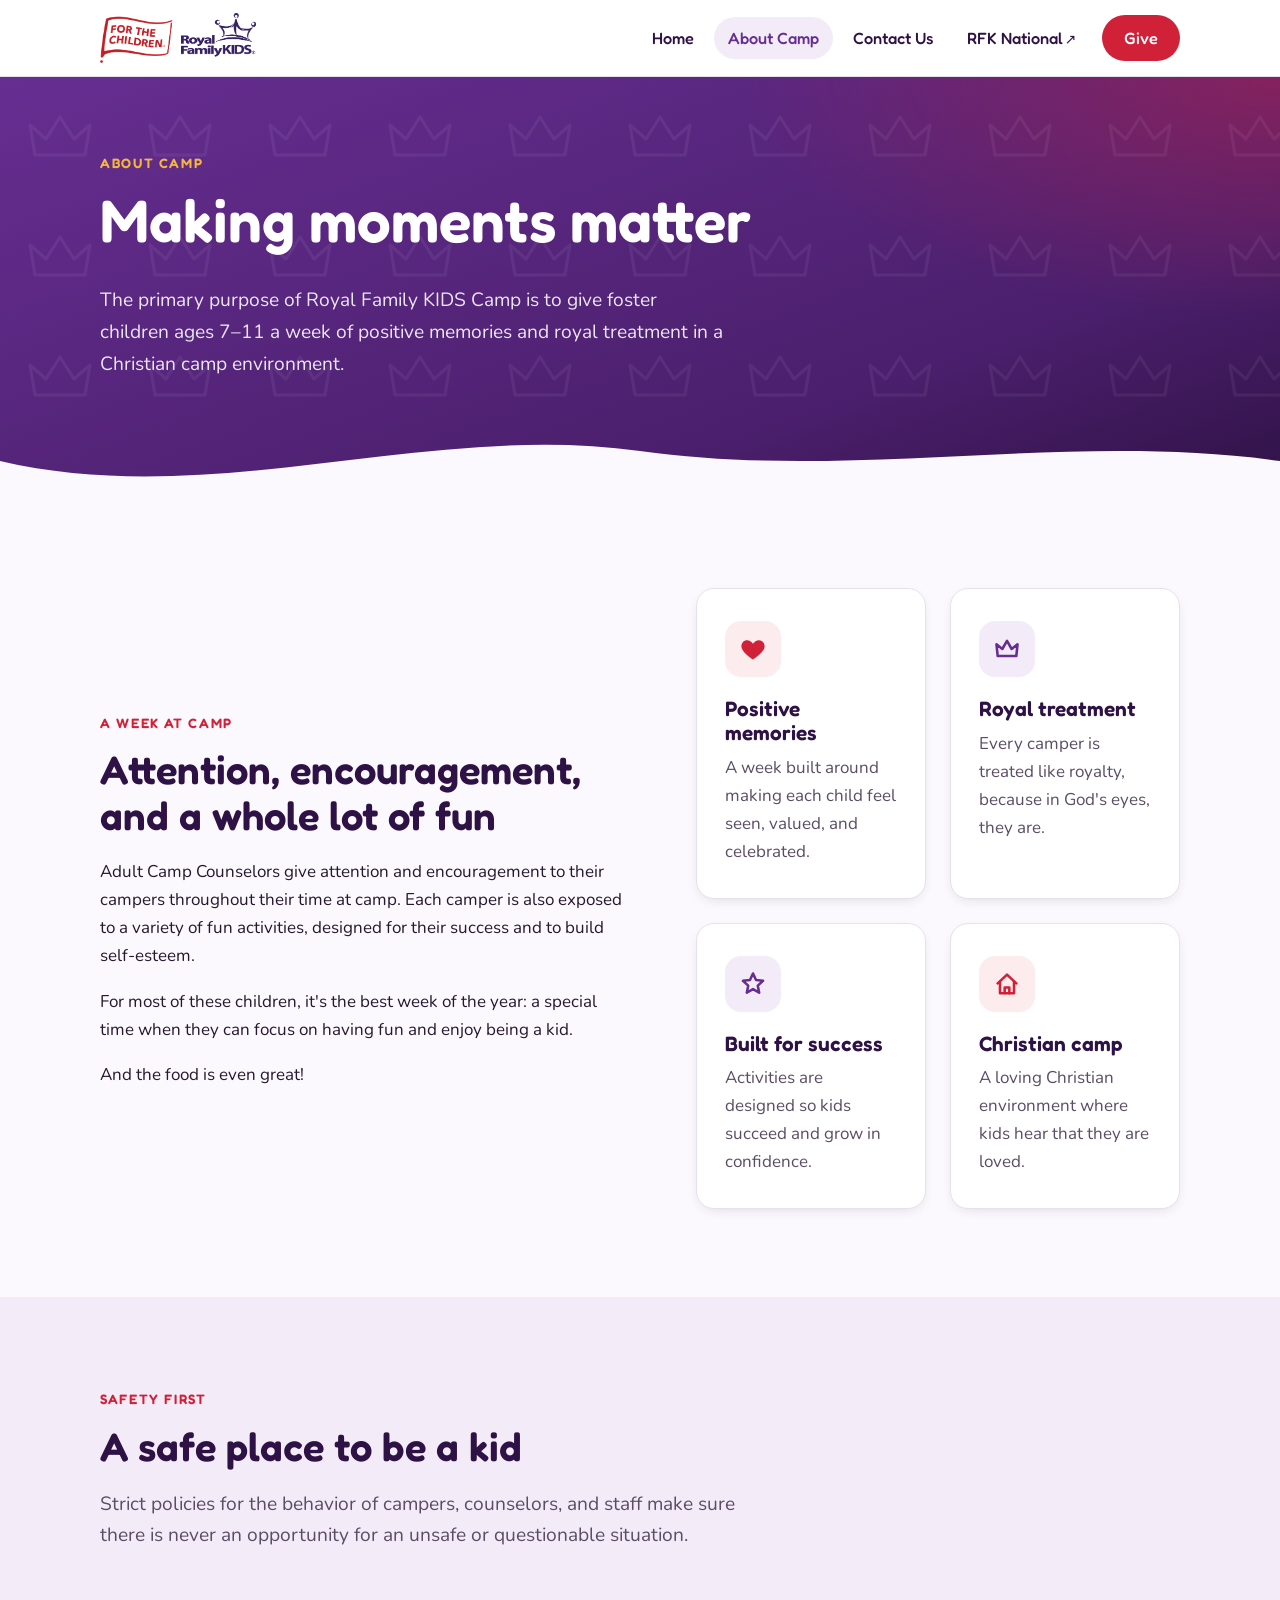
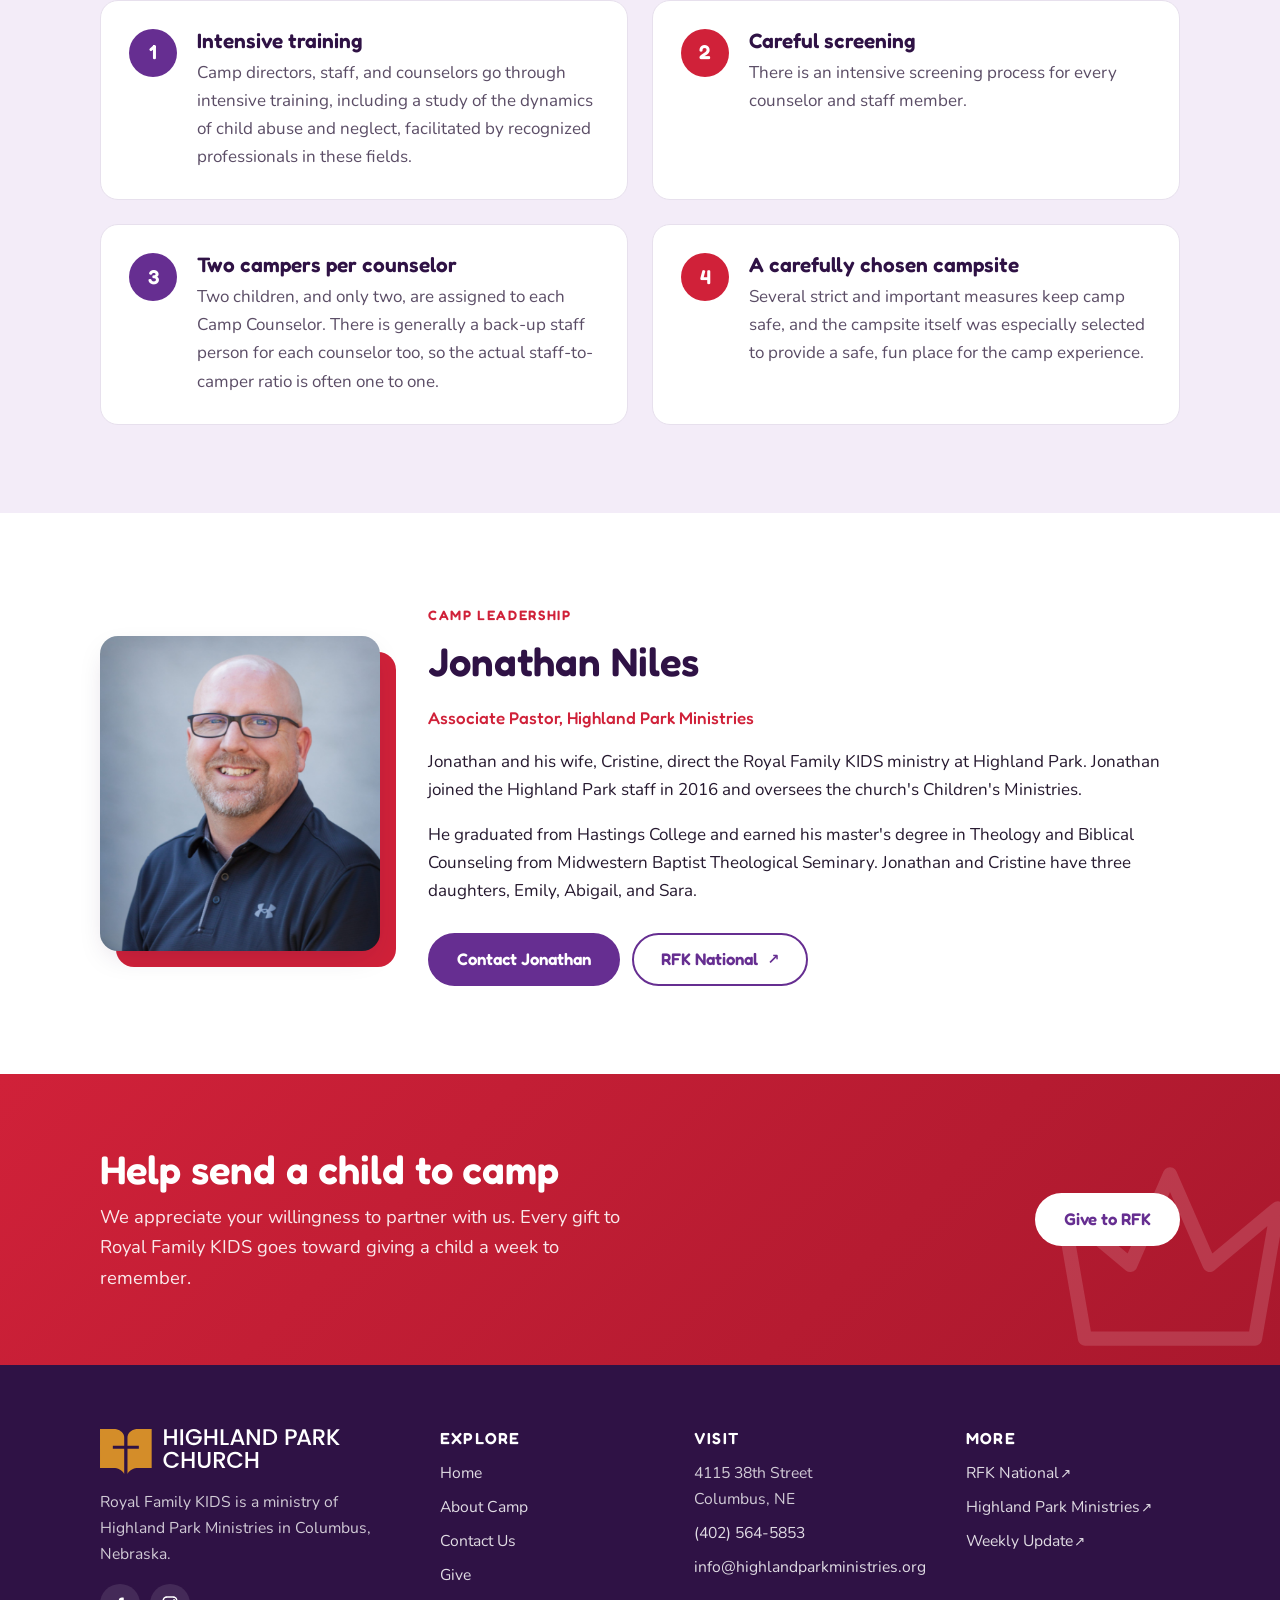
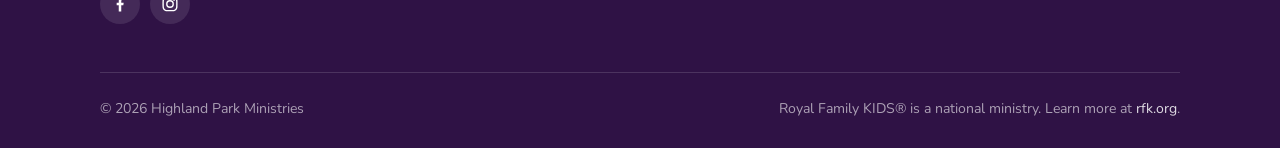
==== about.html @ 73dc24c9 "Initial commit" ====
<!DOCTYPE html>
<html lang="en">
<head>
  <meta charset="UTF-8">
  <meta name="viewport" content="width=device-width, initial-scale=1.0">
  <title>About Camp | Royal Family KIDS</title>
  <meta name="description" content="How Royal Family KIDS Camp at Highland Park Ministries gives foster children ages 7–11 a safe, joyful week of camp, plus our training, screening, and safety practices.">
  <meta name="theme-color" content="#662e91">
  <link rel="icon" href="images/favicon.svg" type="image/svg+xml">
  <link rel="preconnect" href="https://fonts.googleapis.com">
  <link rel="preconnect" href="https://fonts.gstatic.com" crossorigin>
  <link href="https://fonts.googleapis.com/css2?family=Fredoka:wght@500;600&family=Nunito:wght@400;700&display=swap" rel="stylesheet">
  <link rel="stylesheet" href="style.css">
</head>
<body>
  <a class="skip-link" href="#main">Skip to content</a>

  <header class="site-header">
    <div class="container header-inner">
      <a class="brand" href="index.html" aria-label="Royal Family KIDS home">
        <img src="images/rfk-logo.png" alt="For the Children — Royal Family KIDS" width="495" height="159">
      </a>
      <button class="nav-toggle" type="button" aria-expanded="false" aria-controls="site-nav" aria-label="Menu">
        <svg viewBox="0 0 24 24" fill="none" stroke="currentColor" stroke-width="2.5" stroke-linecap="round"><path d="M4 7h16M4 12h16M4 17h16"/></svg>
      </button>
      <nav class="site-nav" id="site-nav" aria-label="Main">
        <ul>
          <li><a href="index.html">Home</a></li>
          <li><a href="about.html" aria-current="page">About Camp</a></li>
          <li><a href="contact.html">Contact Us</a></li>
          <li><a class="ext" href="https://rfk.org/" target="_blank" rel="noopener">RFK National</a></li>
          <li class="nav-give"><a href="give.html">Give</a></li>
        </ul>
      </nav>
    </div>
  </header>

    <main id="main">
    <section class="page-hero">
      <div class="container">
        <span class="eyebrow">About camp</span>
        <h1>Making moments matter</h1>
        <p class="lead">The primary purpose of Royal Family KIDS Camp is to give foster children ages 7–11 a week of positive memories and royal treatment in a Christian camp environment.</p>
      </div>
      <div class="wave" aria-hidden="true">
        <svg viewBox="0 0 1440 80" preserveAspectRatio="none"><path d="M0 40 C 240 90 480 0 720 30 C 960 60 1200 10 1440 40 L1440 80 L0 80 Z" fill="#fbf9fd"/></svg>
      </div>
    </section>

    <!-- A week at camp -->
    <section class="section">
      <div class="container split">
        <div>
          <span class="eyebrow">A week at camp</span>
          <h2>Attention, encouragement, and a whole lot of fun</h2>
          <p>Adult Camp Counselors give attention and encouragement to their campers throughout their time at camp. Each camper is also exposed to a variety of fun activities, designed for their success and to build self-esteem.</p>
          <p>For most of these children, it's the best week of the year: a special time when they can focus on having fun and enjoy being a kid.</p>
          <p>And the food is even great!</p>
        </div>
        <div class="card-grid two">
          <div class="card">
            <div class="icon-badge red" aria-hidden="true">
              <svg viewBox="0 0 24 24" fill="currentColor"><path d="M12 21s-7.5-4.6-9.5-9.3C1.1 8.3 3.2 4.5 7 4.5c2.1 0 3.6 1.2 5 3 1.4-1.8 2.9-3 5-3 3.8 0 5.9 3.8 4.5 7.2C19.5 16.4 12 21 12 21z"/></svg>
            </div>
            <h3>Positive memories</h3>
            <p>A week built around making each child feel seen, valued, and celebrated.</p>
          </div>
          <div class="card">
            <div class="icon-badge" aria-hidden="true">
              <svg viewBox="0 0 24 24" fill="none" stroke="currentColor" stroke-width="2.2" stroke-linecap="round" stroke-linejoin="round"><path d="M4 18 L3 8 L8 12 L12 5 L16 12 L21 8 L20 18 Z"/></svg>
            </div>
            <h3>Royal treatment</h3>
            <p>Every camper is treated like royalty, because in God's eyes, they are.</p>
          </div>
          <div class="card">
            <div class="icon-badge" aria-hidden="true">
              <svg viewBox="0 0 24 24" fill="none" stroke="currentColor" stroke-width="2.2" stroke-linecap="round" stroke-linejoin="round"><path d="M12 3l2.6 5.6 6 .7-4.5 4.1 1.2 6L12 16.4 6.7 19.4l1.2-6L3.4 9.3l6-.7z"/></svg>
            </div>
            <h3>Built for success</h3>
            <p>Activities are designed so kids succeed and grow in confidence.</p>
          </div>
          <div class="card">
            <div class="icon-badge red" aria-hidden="true">
              <svg viewBox="0 0 24 24" fill="none" stroke="currentColor" stroke-width="2.2" stroke-linecap="round" stroke-linejoin="round"><path d="M4 11.5 12 4l8 7.5"/><path d="M6 10v10h12V10"/><path d="M10 20v-5h4v5"/></svg>
            </div>
            <h3>Christian camp</h3>
            <p>A loving Christian environment where kids hear that they are loved.</p>
          </div>
        </div>
      </div>
    </section>

    <!-- Safety -->
    <section class="section section-tint" id="safety">
      <div class="container">
        <div class="section-head">
          <span class="eyebrow">Safety first</span>
          <h2>A safe place to be a kid</h2>
          <p class="lead">Strict policies for the behavior of campers, counselors, and staff make sure there is never an opportunity for an unsafe or questionable situation.</p>
        </div>
        <div class="safety-grid">
          <div class="safety-item">
            <span class="num" aria-hidden="true">1</span>
            <div>
              <h3>Intensive training</h3>
              <p>Camp directors, staff, and counselors go through intensive training, including a study of the dynamics of child abuse and neglect, facilitated by recognized professionals in these fields.</p>
            </div>
          </div>
          <div class="safety-item">
            <span class="num" aria-hidden="true">2</span>
            <div>
              <h3>Careful screening</h3>
              <p>There is an intensive screening process for every counselor and staff member.</p>
            </div>
          </div>
          <div class="safety-item">
            <span class="num" aria-hidden="true">3</span>
            <div>
              <h3>Two campers per counselor</h3>
              <p>Two children, and only two, are assigned to each Camp Counselor. There is generally a back-up staff person for each counselor too, so the actual staff-to-camper ratio is often one to one.</p>
            </div>
          </div>
          <div class="safety-item">
            <span class="num" aria-hidden="true">4</span>
            <div>
              <h3>A carefully chosen campsite</h3>
              <p>Several strict and important measures keep camp safe, and the campsite itself was especially selected to provide a safe, fun place for the camp experience.</p>
            </div>
          </div>
        </div>
      </div>
    </section>

    <!-- Leadership -->
    <section class="section section-white">
      <div class="container person">
        <div class="person-photo">
          <img src="images/jonathan-niles.png" alt="Pastor Jonathan Niles" width="396" height="446">
        </div>
        <div>
          <span class="eyebrow">Camp leadership</span>
          <h2>Jonathan Niles</h2>
          <p class="role">Associate Pastor, Highland Park Ministries</p>
          <p>Jonathan and his wife, Cristine, direct the Royal Family KIDS ministry at Highland Park. Jonathan joined the Highland Park staff in 2016 and oversees the church's Children's Ministries.</p>
          <p>He graduated from Hastings College and earned his master's degree in Theology and Biblical Counseling from Midwestern Baptist Theological Seminary. Jonathan and Cristine have three daughters, Emily, Abigail, and Sara.</p>
          <div class="btn-row spaced">
            <a class="btn btn-purple" href="contact.html">Contact Jonathan</a>
            <a class="btn btn-outline ext" href="https://rfk.org/" target="_blank" rel="noopener">RFK National</a>
          </div>
        </div>
      </div>
    </section>

    <!-- CTA -->
    <section class="cta-band">
      <div class="container cta-inner">
        <div>
          <h2>Help send a child to camp</h2>
          <p>We appreciate your willingness to partner with us. Every gift to Royal Family KIDS goes toward giving a child a week to remember.</p>
        </div>
        <a class="btn btn-white" href="give.html">Give to RFK</a>
      </div>
    </section>
  </main>


  <footer class="site-footer">
    <div class="container">
      <div class="footer-grid">
        <div class="footer-brand">
          <img src="images/hpc-logo-white.svg" alt="Highland Park Ministries" width="240" height="45">
          <p>Royal Family KIDS is a ministry of Highland Park Ministries in Columbus, Nebraska.</p>
          <div class="socials">
            <a href="https://www.facebook.com/hpchurchne" target="_blank" rel="noopener" aria-label="Highland Park on Facebook">
              <svg viewBox="0 0 24 24"><path d="M13.5 21v-7.5h2.5l.4-3h-2.9V8.6c0-.9.3-1.5 1.5-1.5h1.5V4.4c-.3 0-1.2-.1-2.2-.1-2.2 0-3.8 1.4-3.8 3.9v2.3H8v3h2.5V21h3z"/></svg>
            </a>
            <a href="https://www.instagram.com/hpchurchne/" target="_blank" rel="noopener" aria-label="Highland Park on Instagram">
              <svg viewBox="0 0 24 24"><path d="M12 7.3a4.7 4.7 0 1 0 0 9.4 4.7 4.7 0 0 0 0-9.4zm0 7.7a3 3 0 1 1 0-6 3 3 0 0 1 0 6zm6-7.9a1.1 1.1 0 1 1-2.2 0 1.1 1.1 0 0 1 2.2 0zM21 8.1c-.1-1.5-.4-2.8-1.5-3.9S17.1 2.8 15.6 2.7C14.1 2.6 9.9 2.6 8.4 2.7 6.9 2.8 5.6 3.1 4.5 4.2S3.1 6.6 3 8.1c-.1 1.5-.1 5.7 0 7.2.1 1.5.4 2.8 1.5 3.9s2.4 1.4 3.9 1.5c1.5.1 5.7.1 7.2 0 1.5-.1 2.8-.4 3.9-1.5s1.4-2.4 1.5-3.9c.1-1.5.1-5.7 0-7.2zm-2 9.1c-.3.8-.9 1.4-1.7 1.7-1.2.5-4 .4-5.3.4s-4.1.1-5.3-.4c-.8-.3-1.4-.9-1.7-1.7-.5-1.2-.4-4-.4-5.3s-.1-4.1.4-5.3c.3-.8.9-1.4 1.7-1.7 1.2-.5 4-.4 5.3-.4s4.1-.1 5.3.4c.8.3 1.4.9 1.7 1.7.5 1.2.4 4 .4 5.3s.1 4.1-.4 5.3z"/></svg>
            </a>
          </div>
        </div>
        <div>
          <h4>Explore</h4>
          <ul>
            <li><a href="index.html">Home</a></li>
            <li><a href="about.html">About Camp</a></li>
            <li><a href="contact.html">Contact Us</a></li>
            <li><a href="give.html">Give</a></li>
          </ul>
        </div>
        <div>
          <h4>Visit</h4>
          <ul>
            <li>4115 38th Street<br>Columbus, NE</li>
            <li><a href="tel:+14025645853">(402) 564-5853</a></li>
            <li><a href="mailto:info@highlandparkministries.org">info@highlandparkministries.org</a></li>
          </ul>
        </div>
        <div>
          <h4>More</h4>
          <ul>
            <li><a class="ext" href="https://rfk.org/" target="_blank" rel="noopener">RFK National</a></li>
            <li><a class="ext" href="https://highlandparkministries.org/" target="_blank" rel="noopener">Highland Park Ministries</a></li>
            <li><a class="ext" href="https://hpchurchne.churchcenter.com/pages/weekly-update" target="_blank" rel="noopener">Weekly Update</a></li>
          </ul>
        </div>
      </div>
      <div class="footer-bottom">
        <span>&copy; <span id="year">2026</span> Highland Park Ministries</span>
        <span>Royal Family KIDS&reg; is a national ministry. Learn more at <a href="https://rfk.org/" target="_blank" rel="noopener">rfk.org</a>.</span>
      </div>
    </div>
  </footer>

  <script src="script.js"></script>
</body>
</html>
---- style.css ----
/* ==========================================================================
   Royal Family KIDS — Highland Park Ministries
   Shared stylesheet for every page
   ========================================================================== */

:root {
  /* Brand */
  --purple: #662e91;
  --purple-dark: #4b1f6d;
  --purple-deep: #2f1245;
  --purple-tint: #f3ecf8;
  --purple-soft: #e4d5ef;
  --red: #d02139;
  --red-dark: #a9182d;
  --red-tint: #fdecee;
  --gold: #f4b63f;

  /* Neutrals */
  --ink: #26192f;
  --ink-soft: #5b4d66;
  --line: #e7e0ed;
  --paper: #ffffff;
  --page: #fbf9fd;

  /* Type */
  --font-display: "Fredoka", "Trebuchet MS", system-ui, sans-serif;
  --font-body: "Nunito", system-ui, -apple-system, "Segoe UI", sans-serif;

  /* Shape */
  --radius: 18px;
  --radius-sm: 10px;
  --shadow: 0 10px 30px -12px rgba(47, 18, 69, 0.25);
  --shadow-sm: 0 4px 14px -6px rgba(47, 18, 69, 0.2);
  --container: 1120px;
}

/* ---------- Reset / base ---------- */
*, *::before, *::after { box-sizing: border-box; }

html { scroll-behavior: smooth; }

body {
  margin: 0;
  font-family: var(--font-body);
  font-size: 1.0625rem;
  line-height: 1.65;
  color: var(--ink);
  background: var(--page);
  -webkit-font-smoothing: antialiased;
}

img, svg { display: block; max-width: 100%; }

h1, h2, h3, h4 {
  font-family: var(--font-display);
  font-weight: 600;
  line-height: 1.15;
  margin: 0 0 0.5em;
  color: var(--purple-deep);
  text-wrap: balance;
}
h1 { font-size: clamp(2.25rem, 5vw + 0.5rem, 3.75rem); }
h2 { font-size: clamp(1.75rem, 2.5vw + 0.75rem, 2.5rem); }
h3 { font-size: 1.3rem; }

p { margin: 0 0 1em; }
p:last-child { margin-bottom: 0; }

a { color: var(--purple); text-underline-offset: 3px; }
a:hover { color: var(--red); }

:focus-visible {
  outline: 3px solid var(--gold);
  outline-offset: 3px;
  border-radius: 4px;
}

.container {
  width: 100%;
  max-width: var(--container);
  margin: 0 auto;
  padding: 0 20px;
}

.skip-link {
  position: absolute;
  left: -9999px;
  top: 0;
  background: var(--purple);
  color: #fff;
  padding: 10px 16px;
  z-index: 100;
}
.skip-link:focus { left: 12px; top: 12px; }

.eyebrow {
  display: inline-block;
  font-family: var(--font-display);
  font-weight: 600;
  font-size: 0.85rem;
  letter-spacing: 0.12em;
  text-transform: uppercase;
  color: var(--red);
  margin-bottom: 0.75rem;
}

.lead {
  font-size: 1.2rem;
  color: var(--ink-soft);
}

/* ---------- Buttons ---------- */
.btn {
  display: inline-flex;
  align-items: center;
  justify-content: center;
  gap: 0.5em;
  font-family: var(--font-display);
  font-weight: 600;
  font-size: 1.05rem;
  line-height: 1;
  padding: 0.95em 1.6em;
  border-radius: 999px;
  border: 2px solid transparent;
  text-decoration: none;
  cursor: pointer;
  transition: transform 0.15s ease, background-color 0.15s ease, color 0.15s ease, border-color 0.15s ease;
}
.btn:hover { transform: translateY(-2px); }
.btn:active { transform: translateY(0); }

.btn-red { background: var(--red); color: #fff; }
.btn-red:hover { background: var(--red-dark); color: #fff; }

.btn-purple { background: var(--purple); color: #fff; }
.btn-purple:hover { background: var(--purple-dark); color: #fff; }

.btn-white { background: #fff; color: var(--purple); }
.btn-white:hover { background: var(--purple-tint); color: var(--purple-dark); }

.btn-outline-white { border-color: rgba(255, 255, 255, 0.7); color: #fff; }
.btn-outline-white:hover { background: rgba(255, 255, 255, 0.12); border-color: #fff; color: #fff; }

.btn-outline { border-color: var(--purple); color: var(--purple); }
.btn-outline:hover { background: var(--purple); color: #fff; }

.btn-row { display: flex; flex-wrap: wrap; gap: 12px; }

.ext::after {
  content: "\2197"; /* ↗ */
  font-size: 0.85em;
  margin-left: 0.1em;
}

/* ---------- Header / nav ---------- */
.site-header {
  position: sticky;
  top: 0;
  z-index: 50;
  background: rgba(255, 255, 255, 0.96);
  backdrop-filter: saturate(1.4) blur(8px);
  border-bottom: 1px solid var(--line);
}

.header-inner {
  display: flex;
  align-items: center;
  justify-content: space-between;
  gap: 20px;
  min-height: 76px;
}

.brand img {
  height: 50px;
  width: auto;
}

.nav-toggle {
  display: none;
  background: none;
  border: 2px solid var(--purple-soft);
  border-radius: var(--radius-sm);
  padding: 8px;
  cursor: pointer;
  color: var(--purple);
}
.nav-toggle svg { width: 26px; height: 26px; }

.site-nav ul {
  display: flex;
  align-items: center;
  gap: 6px;
  list-style: none;
  margin: 0;
  padding: 0;
}

.site-nav a {
  display: block;
  font-family: var(--font-display);
  font-weight: 500;
  font-size: 1.02rem;
  color: var(--purple-deep);
  text-decoration: none;
  padding: 8px 14px;
  border-radius: 999px;
}
.site-nav a:hover { background: var(--purple-tint); color: var(--purple); }
.site-nav a[aria-current="page"] { color: var(--purple); background: var(--purple-tint); }

.site-nav .nav-give a {
  background: var(--red);
  color: #fff;
  padding: 10px 22px;
  margin-left: 6px;
}
.site-nav .nav-give a:hover,
.site-nav .nav-give a[aria-current="page"] { background: var(--red-dark); color: #fff; }

@media (max-width: 880px) {
  .nav-toggle { display: block; }

  .site-nav {
    position: absolute;
    top: 100%;
    left: 0;
    right: 0;
    background: #fff;
    border-bottom: 1px solid var(--line);
    box-shadow: var(--shadow);
    display: none;
  }
  .site-nav.open { display: block; }

  .site-nav ul {
    flex-direction: column;
    align-items: stretch;
    gap: 4px;
    padding: 12px 20px 20px;
  }
  .site-nav a { padding: 12px 16px; border-radius: var(--radius-sm); }
  .site-nav .nav-give a { margin: 8px 0 0; text-align: center; border-radius: 999px; }
}

@media (max-width: 420px) {
  .brand img { height: 40px; }
}

/* ---------- Hero (home) ---------- */
.hero {
  position: relative;
  overflow: hidden;
  color: #fff;
  background:
    radial-gradient(1200px 500px at 85% -10%, rgba(208, 33, 57, 0.45), transparent 60%),
    radial-gradient(800px 400px at 0% 100%, rgba(244, 182, 63, 0.18), transparent 60%),
    linear-gradient(160deg, var(--purple) 0%, var(--purple-dark) 55%, var(--purple-deep) 100%);
  padding: 96px 0 150px;
}

.hero::before {
  /* faint repeating crown pattern */
  content: "";
  position: absolute;
  inset: 0;
  background-image: url("data:image/svg+xml,%3Csvg xmlns='http://www.w3.org/2000/svg' width='120' height='120' viewBox='0 0 120 120'%3E%3Cg fill='none' stroke='%23ffffff' stroke-opacity='0.06' stroke-width='3' stroke-linejoin='round'%3E%3Cpath d='M35 78 L30 48 L46 62 L60 40 L74 62 L90 48 L85 78 Z'/%3E%3C/g%3E%3C/svg%3E");
  background-size: 120px 120px;
  pointer-events: none;
}

.hero-inner {
  position: relative;
  display: grid;
  grid-template-columns: 1.25fr 1fr;
  align-items: center;
  gap: 48px;
}

.hero h1 { color: #fff; margin-bottom: 0.4em; }
.hero h1 .accent { color: var(--gold); }

.hero .eyebrow { color: var(--gold); }

.hero p.lead {
  color: rgba(255, 255, 255, 0.88);
  max-width: 36ch;
  margin-bottom: 2rem;
}

.hero-art {
  position: relative;
  justify-self: center;
  width: min(100%, 380px);
}
.hero-art svg { width: 100%; height: auto; filter: drop-shadow(0 20px 40px rgba(0, 0, 0, 0.25)); }

.wave {
  position: absolute;
  left: 0;
  right: 0;
  bottom: -1px;
  line-height: 0;
}
.wave svg { width: 100%; height: 80px; }

@media (max-width: 880px) {
  .hero { padding: 64px 0 130px; }
  .hero-inner { grid-template-columns: 1fr; gap: 32px; }
  .hero-art { width: 220px; order: -1; justify-self: start; }
}

/* ---------- Page hero (inner pages) ---------- */
.page-hero {
  position: relative;
  overflow: hidden;
  color: #fff;
  background:
    radial-gradient(900px 400px at 100% 0%, rgba(208, 33, 57, 0.4), transparent 60%),
    linear-gradient(160deg, var(--purple) 0%, var(--purple-dark) 70%, var(--purple-deep) 100%);
  padding: 72px 0 120px;
}
.page-hero::before {
  content: "";
  position: absolute;
  inset: 0;
  background-image: url("data:image/svg+xml,%3Csvg xmlns='http://www.w3.org/2000/svg' width='120' height='120' viewBox='0 0 120 120'%3E%3Cg fill='none' stroke='%23ffffff' stroke-opacity='0.06' stroke-width='3' stroke-linejoin='round'%3E%3Cpath d='M35 78 L30 48 L46 62 L60 40 L74 62 L90 48 L85 78 Z'/%3E%3C/g%3E%3C/svg%3E");
  background-size: 120px 120px;
  pointer-events: none;
}
.page-hero .container { position: relative; }
.page-hero h1 { color: #fff; }
.page-hero .eyebrow { color: var(--gold); }
.page-hero p.lead { color: rgba(255, 255, 255, 0.88); max-width: 52ch; }

/* ---------- Sections ---------- */
.section { padding: 88px 0; }
.section-tight { padding: 56px 0; }
.section-white { background: var(--paper); }
.section-tint { background: var(--purple-tint); }

.section-head {
  max-width: 640px;
  margin-bottom: 48px;
}
.section-head.center { margin-left: auto; margin-right: auto; text-align: center; }

@media (max-width: 640px) {
  .section { padding: 64px 0; }
}

/* ---------- Facts strip ---------- */
.facts {
  position: relative;
  z-index: 2;
  margin-top: -90px;
}
.facts-grid {
  display: grid;
  grid-template-columns: repeat(4, 1fr);
  background: #fff;
  border-radius: var(--radius);
  box-shadow: var(--shadow);
  overflow: hidden;
}
.fact {
  padding: 28px 24px;
  text-align: center;
  border-right: 1px solid var(--line);
}
.fact:last-child { border-right: 0; }
.fact strong {
  display: block;
  font-family: var(--font-display);
  font-weight: 600;
  font-size: 2.1rem;
  line-height: 1.1;
  color: var(--purple);
}
.fact:nth-child(even) strong { color: var(--red); }
.fact span { display: block; color: var(--ink-soft); font-size: 0.98rem; margin-top: 4px; }

@media (max-width: 880px) {
  .facts-grid { grid-template-columns: repeat(2, 1fr); }
  .fact:nth-child(2) { border-right: 0; }
  .fact:nth-child(-n+2) { border-bottom: 1px solid var(--line); }
}

/* ---------- Split layout ---------- */
.split {
  display: grid;
  grid-template-columns: 1.1fr 1fr;
  gap: 64px;
  align-items: center;
}
.split.reverse > :first-child { order: 2; }

@media (max-width: 880px) {
  .split { grid-template-columns: 1fr; gap: 40px; }
  .split.reverse > :first-child { order: 0; }
}

/* ---------- Quote card ---------- */
.quote-card {
  position: relative;
  background: var(--purple);
  color: #fff;
  border-radius: var(--radius);
  padding: 48px 40px 40px;
  box-shadow: var(--shadow);
}
.quote-card::before {
  content: "\201C";
  position: absolute;
  top: -10px;
  left: 28px;
  font-family: Georgia, serif;
  font-size: 7rem;
  line-height: 1;
  color: var(--red);
}
.quote-card blockquote {
  margin: 0;
  font-family: var(--font-display);
  font-weight: 500;
  font-size: clamp(1.35rem, 1.5vw + 0.9rem, 1.75rem);
  line-height: 1.35;
}
.quote-card cite {
  display: block;
  margin-top: 20px;
  font-style: normal;
  font-size: 0.95rem;
  color: rgba(255, 255, 255, 0.75);
}

/* ---------- Cards ---------- */
.card-grid {
  display: grid;
  grid-template-columns: repeat(3, 1fr);
  gap: 24px;
}
.card-grid.two { grid-template-columns: repeat(2, 1fr); }

.card {
  display: flex;
  flex-direction: column;
  background: #fff;
  border: 1px solid var(--line);
  border-radius: var(--radius);
  padding: 32px 28px;
  box-shadow: var(--shadow-sm);
}
.card h3 { margin-bottom: 0.4em; }
.card p { color: var(--ink-soft); }
.card .card-link {
  margin-top: auto;
  padding-top: 20px;
  font-family: var(--font-display);
  font-weight: 600;
  text-decoration: none;
}
.card .card-link:hover { text-decoration: underline; }

.icon-badge {
  display: grid;
  place-items: center;
  width: 56px;
  height: 56px;
  border-radius: 16px;
  margin-bottom: 20px;
  background: var(--purple-tint);
  color: var(--purple);
}
.icon-badge.red { background: var(--red-tint); color: var(--red); }
.icon-badge svg { width: 28px; height: 28px; }

@media (max-width: 880px) {
  .card-grid, .card-grid.two { grid-template-columns: 1fr; }
}

/* ---------- Checklist ---------- */
.checklist {
  list-style: none;
  padding: 0;
  margin: 24px 0 32px;
  display: grid;
  gap: 14px;
}
.checklist li {
  position: relative;
  padding-left: 38px;
}
.checklist li::before {
  content: "";
  position: absolute;
  left: 0;
  top: 2px;
  width: 26px;
  height: 26px;
  border-radius: 50%;
  background: var(--purple) url("data:image/svg+xml,%3Csvg xmlns='http://www.w3.org/2000/svg' viewBox='0 0 24 24' fill='none' stroke='white' stroke-width='3' stroke-linecap='round' stroke-linejoin='round'%3E%3Cpath d='M6 12.5l4 4 8-9'/%3E%3C/svg%3E") center / 16px no-repeat;
}

/* ---------- National / feature band ---------- */
.feature-band {
  display: grid;
  grid-template-columns: auto 1fr auto;
  gap: 40px;
  align-items: center;
  background: #fff;
  border: 1px solid var(--line);
  border-radius: var(--radius);
  padding: 40px 48px;
  box-shadow: var(--shadow-sm);
}
.feature-band img { width: 220px; height: auto; }
.feature-band h2 { font-size: 1.75rem; margin-bottom: 0.3em; }
.feature-band p { color: var(--ink-soft); }

@media (max-width: 880px) {
  .feature-band { grid-template-columns: 1fr; padding: 32px 24px; gap: 24px; }
  .feature-band img { width: 200px; }
}

/* ---------- CTA band ---------- */
.cta-band {
  position: relative;
  overflow: hidden;
  background: linear-gradient(135deg, var(--red) 0%, var(--red-dark) 100%);
  color: #fff;
  padding: 72px 0;
}
.cta-band::after {
  content: "";
  position: absolute;
  right: -60px;
  bottom: -70px;
  width: 340px;
  height: 340px;
  background: url("data:image/svg+xml,%3Csvg xmlns='http://www.w3.org/2000/svg' viewBox='0 0 120 120'%3E%3Cpath d='M30 86 L22 40 L46 60 L60 28 L74 60 L98 40 L90 86 Z' fill='none' stroke='white' stroke-opacity='0.14' stroke-width='5' stroke-linejoin='round'/%3E%3C/svg%3E") center / contain no-repeat;
  pointer-events: none;
}
.cta-inner {
  position: relative;
  z-index: 1;
  display: flex;
  flex-wrap: wrap;
  align-items: center;
  justify-content: space-between;
  gap: 28px;
}
.cta-band h2 { color: #fff; margin-bottom: 0.25em; }
.cta-band p { color: rgba(255, 255, 255, 0.9); font-size: 1.15rem; max-width: 48ch; }

/* ---------- Safety grid (about) ---------- */
.safety-grid {
  display: grid;
  grid-template-columns: repeat(2, 1fr);
  gap: 24px;
}
.safety-item {
  display: flex;
  gap: 20px;
  background: #fff;
  border-radius: var(--radius);
  padding: 28px;
  border: 1px solid var(--line);
}
.safety-item .num {
  flex: none;
  display: grid;
  place-items: center;
  width: 48px;
  height: 48px;
  border-radius: 50%;
  background: var(--purple);
  color: #fff;
  font-family: var(--font-display);
  font-weight: 600;
  font-size: 1.25rem;
}
.safety-item:nth-child(even) .num { background: var(--red); }
.safety-item h3 { margin-bottom: 0.3em; }
.safety-item p { color: var(--ink-soft); }

@media (max-width: 760px) {
  .safety-grid { grid-template-columns: 1fr; }
  .safety-item { padding: 24px 20px; }
}

/* ---------- Person card (about / contact) ---------- */
.person {
  display: grid;
  grid-template-columns: 280px 1fr;
  gap: 48px;
  align-items: center;
}
.person-photo {
  position: relative;
}
.person-photo img {
  width: 100%;
  height: auto;
  border-radius: var(--radius);
  box-shadow: var(--shadow);
  position: relative;
  z-index: 1;
}
.person-photo::before {
  content: "";
  position: absolute;
  inset: 16px -16px -16px 16px;
  border-radius: var(--radius);
  background: var(--red);
}
.person .role {
  font-family: var(--font-display);
  font-weight: 500;
  color: var(--red);
  margin-bottom: 1rem;
}

@media (max-width: 760px) {
  .person { grid-template-columns: 1fr; gap: 40px; }
  .person-photo { max-width: 240px; }
}

/* ---------- Contact page ---------- */
.contact-layout {
  display: grid;
  grid-template-columns: 1.4fr 1fr;
  gap: 40px;
  align-items: start;
  margin-top: -64px;
  position: relative;
  z-index: 2;
}

.panel {
  background: #fff;
  border: 1px solid var(--line);
  border-radius: var(--radius);
  padding: 40px;
  box-shadow: var(--shadow);
}
.panel h2 { font-size: 1.75rem; }

.contact-side { display: grid; gap: 24px; }
.contact-side .panel { padding: 28px; box-shadow: var(--shadow-sm); }
.contact-side h3 { margin-bottom: 0.6em; }

.mini-person {
  display: flex;
  align-items: center;
  gap: 16px;
  margin-bottom: 18px;
}
.mini-person img {
  width: 72px;
  height: 72px;
  border-radius: 50%;
  object-fit: cover;
  object-position: center 20%;
  border: 3px solid var(--purple-soft);
}
.mini-person strong { display: block; font-family: var(--font-display); font-size: 1.2rem; color: var(--purple-deep); line-height: 1.2; }
.mini-person span { color: var(--ink-soft); font-size: 0.95rem; }

.info-list {
  list-style: none;
  margin: 0;
  padding: 0;
  display: grid;
  gap: 14px;
}
.info-list li {
  display: flex;
  gap: 12px;
  align-items: flex-start;
}
.info-list svg {
  flex: none;
  width: 22px;
  height: 22px;
  margin-top: 3px;
  color: var(--purple);
}
.info-list a { word-break: break-word; }

.service-times {
  margin-top: 18px;
  padding-top: 18px;
  border-top: 1px solid var(--line);
  font-size: 0.98rem;
}
.service-times dl { margin: 6px 0 0; display: grid; grid-template-columns: 1fr auto; gap: 4px 16px; }
.service-times dt { color: var(--ink-soft); }
.service-times dd { margin: 0; font-weight: 700; }

.map-wrap {
  margin-top: 48px;
  border-radius: var(--radius);
  overflow: hidden;
  border: 1px solid var(--line);
  box-shadow: var(--shadow-sm);
  background: var(--purple-tint);
}
.map-wrap iframe { display: block; width: 100%; height: 380px; border: 0; }

@media (max-width: 880px) {
  .contact-layout { grid-template-columns: 1fr; }
  .panel { padding: 28px 22px; }
}

/* ---------- Form ---------- */
.form-grid {
  display: grid;
  grid-template-columns: 1fr 1fr;
  gap: 18px 20px;
  margin-top: 24px;
}
.field { display: flex; flex-direction: column; gap: 6px; }
.field.full { grid-column: 1 / -1; }

.field label {
  font-weight: 700;
  font-size: 0.95rem;
  color: var(--purple-deep);
}
.field label .opt { font-weight: 400; color: var(--ink-soft); }

.field input,
.field select,
.field textarea {
  font: inherit;
  font-size: 1rem;
  color: var(--ink);
  background: var(--page);
  border: 2px solid var(--line);
  border-radius: var(--radius-sm);
  padding: 12px 14px;
  width: 100%;
  transition: border-color 0.15s ease, background-color 0.15s ease;
}
.field textarea { min-height: 150px; resize: vertical; }
.field input:focus,
.field select:focus,
.field textarea:focus {
  outline: none;
  border-color: var(--purple);
  background: #fff;
}

.form-note {
  font-size: 0.9rem;
  color: var(--ink-soft);
  margin: 0;
}
.form-actions {
  grid-column: 1 / -1;
  display: flex;
  flex-wrap: wrap;
  align-items: center;
  gap: 16px 24px;
  margin-top: 6px;
}

@media (max-width: 560px) {
  .form-grid { grid-template-columns: 1fr; }
}

/* ---------- Give page ---------- */
.give-wrap {
  min-height: calc(100vh - 77px);
  display: grid;
  place-items: center;
  padding: 64px 0;
  background:
    radial-gradient(900px 500px at 100% 0%, rgba(208, 33, 57, 0.4), transparent 60%),
    linear-gradient(160deg, var(--purple) 0%, var(--purple-dark) 70%, var(--purple-deep) 100%);
}
.give-card {
  background: #fff;
  border-radius: 24px;
  box-shadow: 0 30px 60px -20px rgba(0, 0, 0, 0.45);
  max-width: 560px;
  margin: 0 auto;
  padding: 48px 40px;
  text-align: center;
}
.give-card .crown { width: 72px; margin: 0 auto 16px; color: var(--red); }
.give-card h1 { font-size: clamp(1.9rem, 3vw + 1rem, 2.5rem); }

.give-tip {
  display: flex;
  gap: 14px;
  align-items: flex-start;
  text-align: left;
  background: var(--purple-tint);
  border-left: 5px solid var(--purple);
  border-radius: var(--radius-sm);
  padding: 18px 20px;
  margin: 24px 0 28px;
}
.give-tip svg { flex: none; width: 24px; height: 24px; color: var(--purple); margin-top: 2px; }
.give-tip strong { color: var(--purple-deep); }

.countdown {
  font-size: 0.95rem;
  color: var(--ink-soft);
  margin-top: 18px;
}
.countdown button {
  background: none;
  border: 0;
  padding: 0;
  font: inherit;
  color: var(--purple);
  text-decoration: underline;
  cursor: pointer;
}

@media (max-width: 560px) {
  .give-card { padding: 36px 22px; }
}

/* ---------- Footer ---------- */
.site-footer {
  background: var(--purple-deep);
  color: rgba(255, 255, 255, 0.78);
  padding: 64px 0 28px;
  font-size: 0.98rem;
}
.footer-grid {
  display: grid;
  grid-template-columns: 1.4fr 1fr 1fr 1fr;
  gap: 40px;
}
.footer-brand img { width: 240px; height: auto; margin-bottom: 16px; }
.footer-brand p { max-width: 34ch; }

.site-footer h4 {
  font-size: 1rem;
  letter-spacing: 0.08em;
  text-transform: uppercase;
  color: #fff;
  margin-bottom: 14px;
}
.site-footer ul { list-style: none; margin: 0; padding: 0; display: grid; gap: 8px; }
.site-footer a { color: rgba(255, 255, 255, 0.85); text-decoration: none; }
.site-footer a:hover { color: #fff; text-decoration: underline; }

.socials { display: flex; gap: 10px; margin-top: 16px; }
.socials a {
  display: grid;
  place-items: center;
  width: 40px;
  height: 40px;
  border-radius: 50%;
  background: rgba(255, 255, 255, 0.1);
}
.socials a:hover { background: var(--red); text-decoration: none; }
.socials svg { width: 20px; height: 20px; fill: #fff; }

.footer-bottom {
  margin-top: 48px;
  padding-top: 24px;
  border-top: 1px solid rgba(255, 255, 255, 0.14);
  display: flex;
  flex-wrap: wrap;
  justify-content: space-between;
  gap: 12px;
  font-size: 0.88rem;
  color: rgba(255, 255, 255, 0.6);
}

@media (max-width: 880px) {
  .footer-grid { grid-template-columns: 1fr 1fr; }
  .footer-brand { grid-column: 1 / -1; }
}
@media (max-width: 480px) {
  .footer-grid { grid-template-columns: 1fr; }
}

/* ---------- Motion preference ---------- */
@media (prefers-reduced-motion: reduce) {
  html { scroll-behavior: auto; }
  .btn { transition: none; }
  .btn:hover { transform: none; }
}

/* ---------- Small modifiers ---------- */
.feature-band.stacked {
  grid-template-columns: 1fr;
  text-align: center;
  justify-items: center;
}
.feature-band.stacked img { width: 260px; }
.btn-row.spaced { margin-top: 28px; }
figure.quote-card { margin: 0; }
.section-after-map { padding-top: 0; }
.info-list a { word-break: normal; overflow-wrap: anywhere; }

@media (max-width: 560px) {
  .fact { padding: 22px 12px; }
  .fact strong { font-size: 1.6rem; white-space: nowrap; }
  .fact span { font-size: 0.9rem; }
}
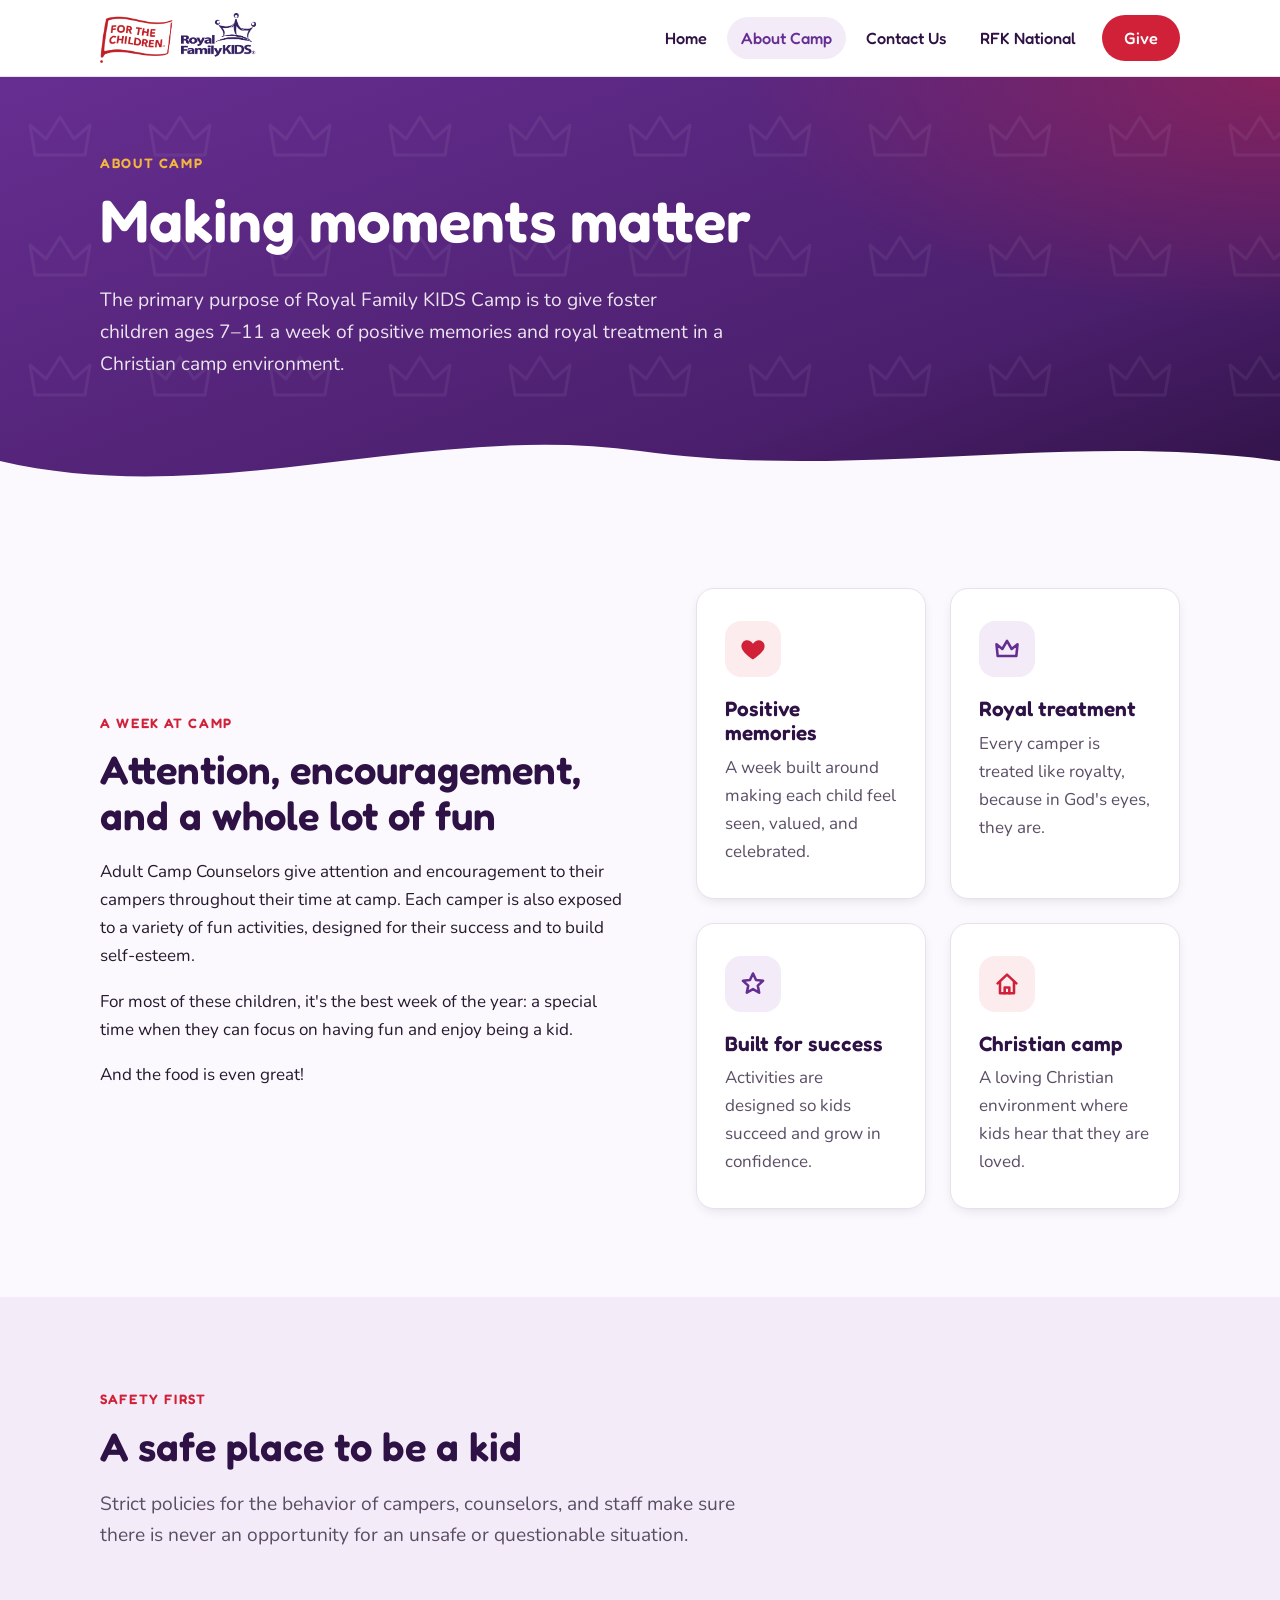
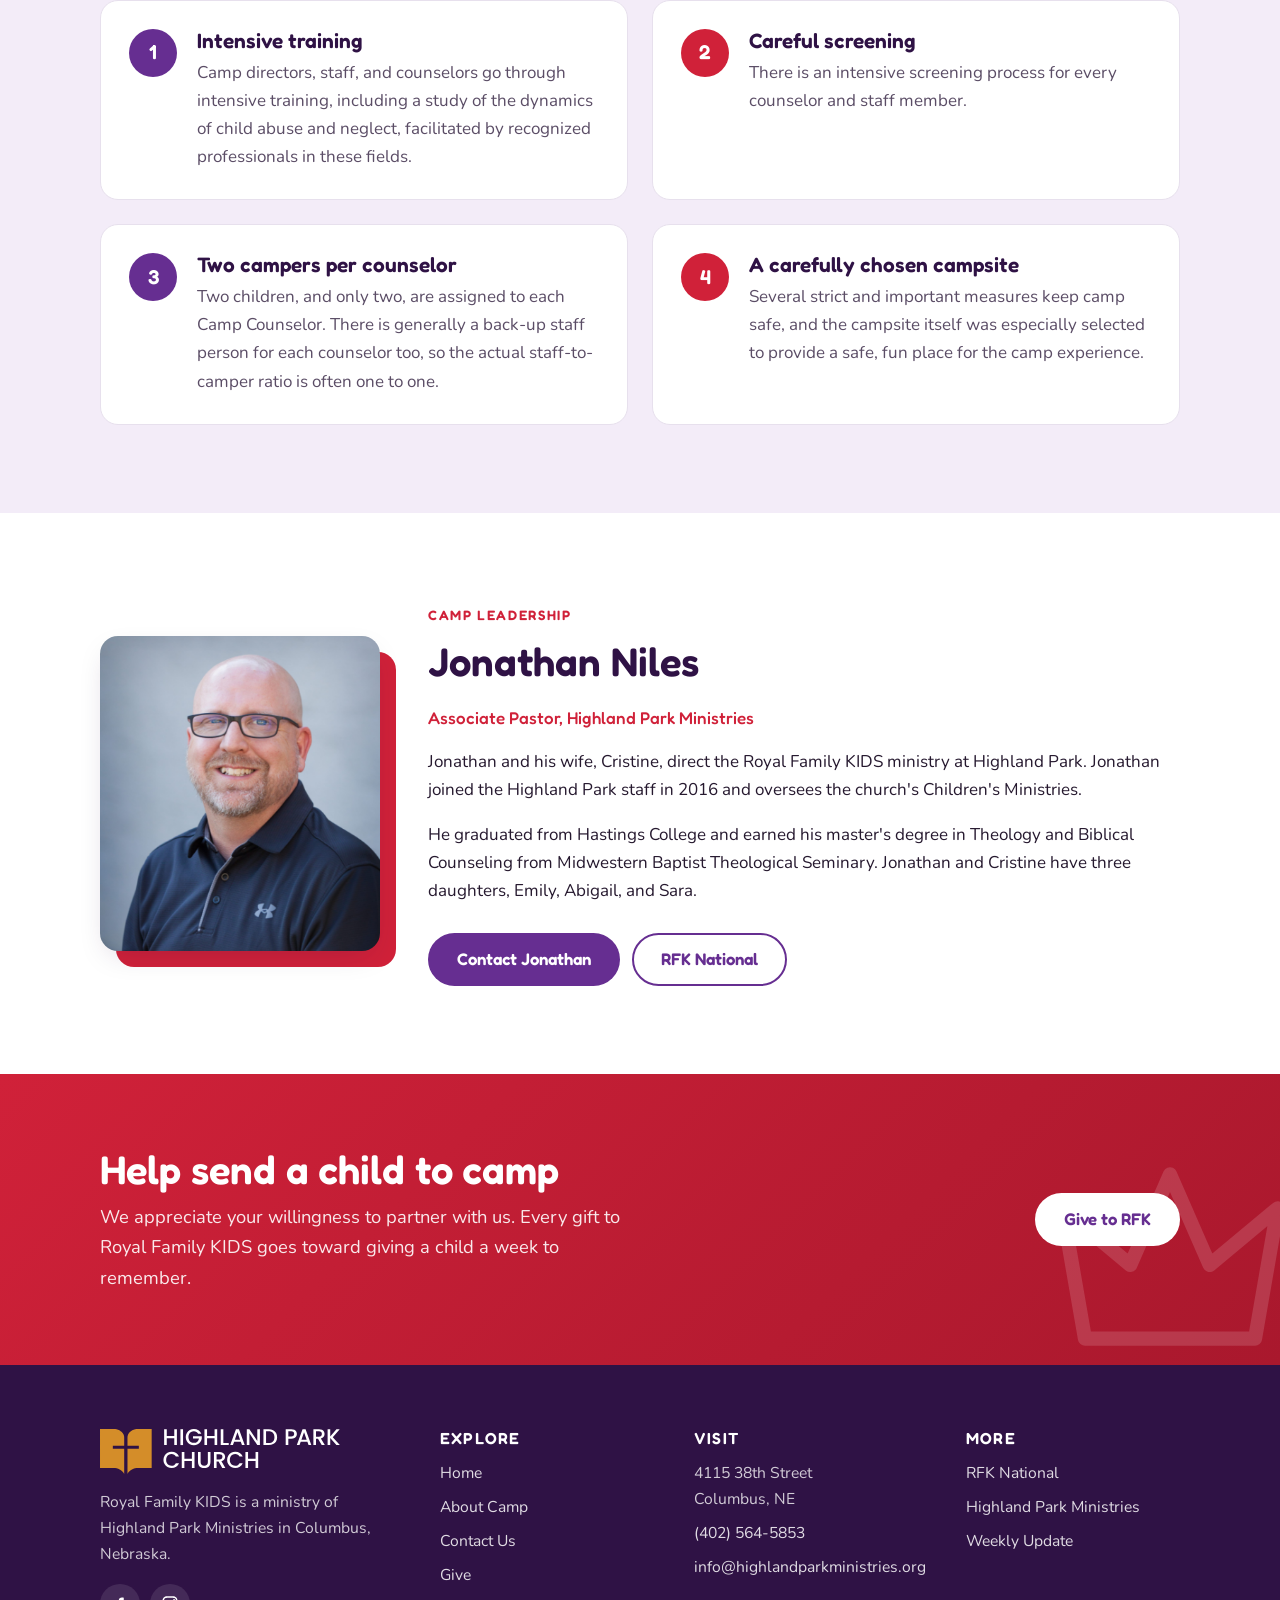
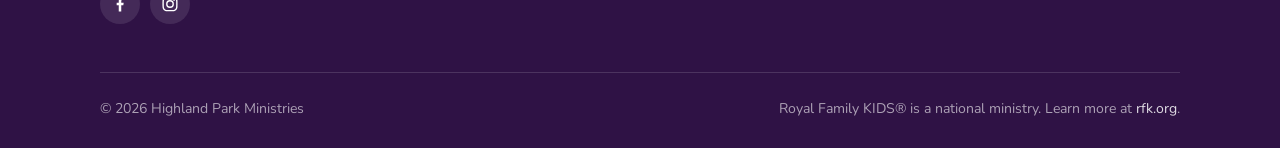
==== commit 2f0d17c0: "Remove external link indicators and update navigation links in HTML files; clean up CSS for link sty" ====
--- a/about.html
+++ b/about.html
@@ -28,7 +28,7 @@
           <li><a href="index.html">Home</a></li>
           <li><a href="about.html" aria-current="page">About Camp</a></li>
           <li><a href="contact.html">Contact Us</a></li>
-          <li><a class="ext" href="https://rfk.org/" target="_blank" rel="noopener">RFK National</a></li>
+          <li><a href="https://rfk.org/">RFK National</a></li>
           <li class="nav-give"><a href="give.html">Give</a></li>
         </ul>
       </nav>
@@ -145,7 +145,7 @@
           <p>He graduated from Hastings College and earned his master's degree in Theology and Biblical Counseling from Midwestern Baptist Theological Seminary. Jonathan and Cristine have three daughters, Emily, Abigail, and Sara.</p>
           <div class="btn-row spaced">
             <a class="btn btn-purple" href="contact.html">Contact Jonathan</a>
-            <a class="btn btn-outline ext" href="https://rfk.org/" target="_blank" rel="noopener">RFK National</a>
+            <a class="btn btn-outline" href="https://rfk.org/">RFK National</a>
           </div>
         </div>
       </div>
@@ -171,10 +171,10 @@
           <img src="images/hpc-logo-white.svg" alt="Highland Park Ministries" width="240" height="45">
           <p>Royal Family KIDS is a ministry of Highland Park Ministries in Columbus, Nebraska.</p>
           <div class="socials">
-            <a href="https://www.facebook.com/hpchurchne" target="_blank" rel="noopener" aria-label="Highland Park on Facebook">
+            <a href="https://www.facebook.com/hpchurchne" aria-label="Highland Park on Facebook">
               <svg viewBox="0 0 24 24"><path d="M13.5 21v-7.5h2.5l.4-3h-2.9V8.6c0-.9.3-1.5 1.5-1.5h1.5V4.4c-.3 0-1.2-.1-2.2-.1-2.2 0-3.8 1.4-3.8 3.9v2.3H8v3h2.5V21h3z"/></svg>
             </a>
-            <a href="https://www.instagram.com/hpchurchne/" target="_blank" rel="noopener" aria-label="Highland Park on Instagram">
+            <a href="https://www.instagram.com/hpchurchne/" aria-label="Highland Park on Instagram">
               <svg viewBox="0 0 24 24"><path d="M12 7.3a4.7 4.7 0 1 0 0 9.4 4.7 4.7 0 0 0 0-9.4zm0 7.7a3 3 0 1 1 0-6 3 3 0 0 1 0 6zm6-7.9a1.1 1.1 0 1 1-2.2 0 1.1 1.1 0 0 1 2.2 0zM21 8.1c-.1-1.5-.4-2.8-1.5-3.9S17.1 2.8 15.6 2.7C14.1 2.6 9.9 2.6 8.4 2.7 6.9 2.8 5.6 3.1 4.5 4.2S3.1 6.6 3 8.1c-.1 1.5-.1 5.7 0 7.2.1 1.5.4 2.8 1.5 3.9s2.4 1.4 3.9 1.5c1.5.1 5.7.1 7.2 0 1.5-.1 2.8-.4 3.9-1.5s1.4-2.4 1.5-3.9c.1-1.5.1-5.7 0-7.2zm-2 9.1c-.3.8-.9 1.4-1.7 1.7-1.2.5-4 .4-5.3.4s-4.1.1-5.3-.4c-.8-.3-1.4-.9-1.7-1.7-.5-1.2-.4-4-.4-5.3s-.1-4.1.4-5.3c.3-.8.9-1.4 1.7-1.7 1.2-.5 4-.4 5.3-.4s4.1-.1 5.3.4c.8.3 1.4.9 1.7 1.7.5 1.2.4 4 .4 5.3s.1 4.1-.4 5.3z"/></svg>
             </a>
           </div>
@@ -199,15 +199,15 @@
         <div>
           <h4>More</h4>
           <ul>
-            <li><a class="ext" href="https://rfk.org/" target="_blank" rel="noopener">RFK National</a></li>
-            <li><a class="ext" href="https://highlandparkministries.org/" target="_blank" rel="noopener">Highland Park Ministries</a></li>
-            <li><a class="ext" href="https://hpchurchne.churchcenter.com/pages/weekly-update" target="_blank" rel="noopener">Weekly Update</a></li>
+            <li><a href="https://rfk.org/">RFK National</a></li>
+            <li><a href="https://highlandparkministries.org/">Highland Park Ministries</a></li>
+            <li><a href="https://hpchurchne.churchcenter.com/pages/weekly-update">Weekly Update</a></li>
           </ul>
         </div>
       </div>
       <div class="footer-bottom">
         <span>&copy; <span id="year">2026</span> Highland Park Ministries</span>
-        <span>Royal Family KIDS&reg; is a national ministry. Learn more at <a href="https://rfk.org/" target="_blank" rel="noopener">rfk.org</a>.</span>
+        <span>Royal Family KIDS&reg; is a national ministry. Learn more at <a href="https://rfk.org/">rfk.org</a>.</span>
       </div>
     </div>
   </footer>
--- a/style.css
+++ b/style.css
@@ -146,12 +146,6 @@
 
 .btn-row { display: flex; flex-wrap: wrap; gap: 12px; }
 
-.ext::after {
-  content: "\2197"; /* ↗ */
-  font-size: 0.85em;
-  margin-left: 0.1em;
-}
-
 /* ---------- Header / nav ---------- */
 .site-header {
   position: sticky;
